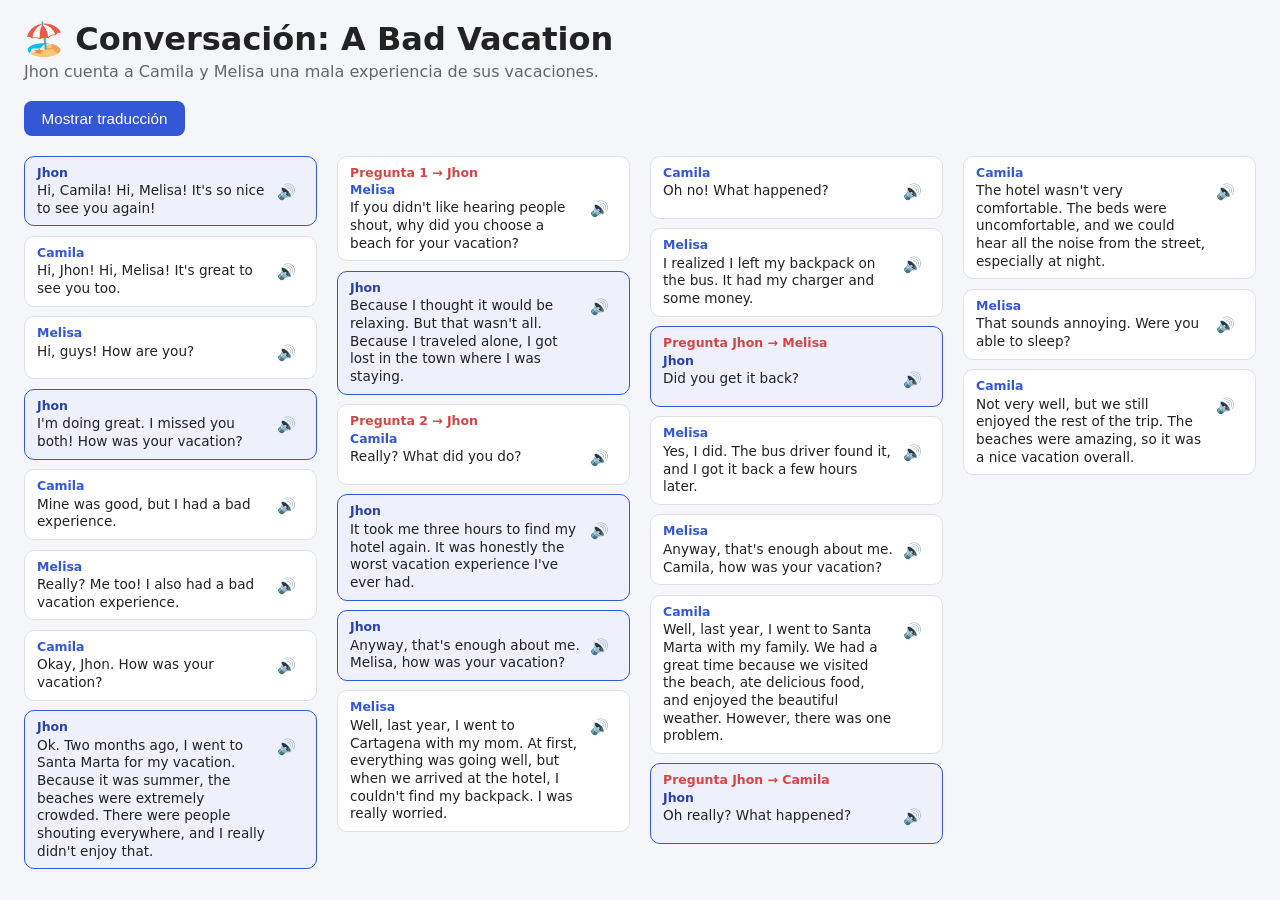
==== conversacion-vacaciones.html @ b1dc2cd3 "Acortar respuesta de Jhon quitando 'and I wanted to get some sun from time to time'" ====
<!DOCTYPE html>
<html lang="es">
<head>
<meta charset="UTF-8">
<meta name="viewport" content="width=device-width, initial-scale=1.0">
<title>Conversación: Vacaciones - Inglés App</title>
<style>
  :root {
    --bg: #f5f6fa;
    --card-bg: #ffffff;
    --text: #222;
    --muted: #666;
    --accent: #3457d5;
    --accent-dark: #2942ab;
    --correct: #1f9d55;
    --incorrect: #d64545;
    --border: #e0e0e6;
  }

  * { box-sizing: border-box; }

  body {
    margin: 0;
    font-family: system-ui, "Segoe UI", Arial, sans-serif;
    background: var(--bg);
    color: var(--text);
  }

  main {
    max-width: 100%;
    margin: 0 auto;
    padding: 1.25rem 1.5rem;
  }

  h1 { margin: 0 0 0.25rem; }
  .subtitle { margin: 0; color: var(--muted); }

  .back-link {
    display: inline-block;
    margin-bottom: 1rem;
    color: var(--accent);
    text-decoration: none;
  }

  button {
    padding: 0.55rem 1.1rem;
    font-size: 0.95rem;
    border: none;
    border-radius: 8px;
    background: var(--accent);
    color: white;
    cursor: pointer;
    margin-right: 0.5rem;
    margin-bottom: 0.5rem;
  }

  button:hover { background: var(--accent-dark); }

  .toggle-bar { margin-bottom: 0.75rem; }

  .dialogue-wrap {
    overflow-x: auto;
    overflow-y: hidden;
  }

  .dialogue {
    columns: 280px;
    column-gap: 1.25rem;
    column-fill: auto;
  }

  @media (max-width: 700px) {
    body {
      overflow-x: hidden;
    }

    .dialogue-wrap {
      overflow-x: hidden;
      overflow-y: visible;
    }

    .dialogue {
      columns: unset;
      height: auto !important;
    }
  }

  .line {
    background: var(--card-bg);
    border: 1px solid var(--border);
    border-radius: 10px;
    padding: 0.5rem 0.75rem;
    break-inside: avoid;
    margin-bottom: 0.6rem;
    max-width: 100%;
  }

  .line.jhon {
    background: #eef0fb;
    border-color: var(--accent);
  }

  .speaker {
    font-weight: 700;
    color: var(--accent);
    margin: 0 0 0.15rem;
    font-size: 0.78rem;
  }

  .line.jhon .speaker { color: var(--accent-dark); }

  .question-tag {
    color: var(--incorrect);
    font-weight: 700;
    font-size: 0.78rem;
    margin: 0 0 0.15rem;
  }

  .en-row {
    display: flex;
    align-items: flex-start;
    justify-content: space-between;
    gap: 0.4rem;
  }

  .text-en { margin: 0; font-size: 0.85rem; line-height: 1.3; min-width: 0; flex: 1 1 auto; word-wrap: break-word; }

  .speak-btn {
    flex: none;
    background: none;
    border: none;
    cursor: pointer;
    font-size: 0.95rem;
    padding: 0 0 0 0.2rem;
    line-height: 1.3;
  }

  .speak-btn:hover { opacity: 0.7; }

  .text-es {
    margin: 0.2rem 0 0;
    color: var(--muted);
    font-style: italic;
    font-size: 0.8rem;
    line-height: 1.3;
    display: none;
  }

  .show-translation .text-es { display: block; }
</style>
</head>
<body>
<main>
  <h1>🏖️ Conversación: A Bad Vacation</h1>
  <p class="subtitle" style="text-align:left; margin-bottom:1.25rem;">Jhon cuenta a Camila y Melisa una mala experiencia de sus vacaciones.</p>

  <div class="toggle-bar">
    <button id="btn-translation" onclick="toggleTraduccion()">Mostrar traducción</button>
  </div>

  <div class="dialogue-wrap" id="dialogue-wrap">
    <div class="dialogue" id="dialogue">
      <div class="line jhon">
        <p class="speaker">Jhon</p>
        <div class="en-row">
          <p class="text-en">Hi, Camila! Hi, Melisa! It's so nice to see you again!</p>
          <button class="speak-btn" onclick="hablar(this)" data-audio="audio/01.mp3" title="Escuchar">🔊</button>
        </div>
        <p class="text-es">¡Hola, Camila! ¡Hola, Melisa! ¡Qué gusto verlas de nuevo!</p>
      </div>

      <div class="line">
        <p class="speaker">Camila</p>
        <div class="en-row">
          <p class="text-en">Hi, Jhon! Hi, Melisa! It's great to see you too.</p>
          <button class="speak-btn" onclick="hablar(this)" data-audio="audio/02.mp3" title="Escuchar">🔊</button>
        </div>
        <p class="text-es">¡Hola, Jhon! ¡Hola, Melisa! A mí también me da gusto verlos.</p>
      </div>

      <div class="line">
        <p class="speaker">Melisa</p>
        <div class="en-row">
          <p class="text-en">Hi, guys! How are you?</p>
          <button class="speak-btn" onclick="hablar(this)" data-audio="audio/03.mp3" title="Escuchar">🔊</button>
        </div>
        <p class="text-es">¡Hola, chicos! ¿Cómo están?</p>
      </div>

      <div class="line jhon">
        <p class="speaker">Jhon</p>
        <div class="en-row">
          <p class="text-en">I'm doing great. I missed you both! How was your vacation?</p>
          <button class="speak-btn" onclick="hablar(this)" data-audio="audio/04.mp3" title="Escuchar">🔊</button>
        </div>
        <p class="text-es">Yo estoy muy bien. ¡Los eché de menos a los dos! ¿Cómo estuvieron sus vacaciones?</p>
      </div>

      <div class="line">
        <p class="speaker">Camila</p>
        <div class="en-row">
          <p class="text-en">Mine was good, but I had a bad experience.</p>
          <button class="speak-btn" onclick="hablar(this)" data-audio="audio/05.mp3" title="Escuchar">🔊</button>
        </div>
        <p class="text-es">Las mías estuvieron bien, pero tuve una mala experiencia.</p>
      </div>

      <div class="line">
        <p class="speaker">Melisa</p>
        <div class="en-row">
          <p class="text-en">Really? Me too! I also had a bad vacation experience.</p>
          <button class="speak-btn" onclick="hablar(this)" data-audio="audio/06.mp3" title="Escuchar">🔊</button>
        </div>
        <p class="text-es">¿En serio? ¡A mí también! Yo también tuve una mala experiencia de vacaciones.</p>
      </div>

      <div class="line">
        <p class="speaker">Camila</p>
        <div class="en-row">
          <p class="text-en">Okay, Jhon. How was your vacation?</p>
          <button class="speak-btn" onclick="hablar(this)" data-audio="audio/07.mp3" title="Escuchar">🔊</button>
        </div>
        <p class="text-es">Okay, Jhon. ¿Cómo estuvieron tus vacaciones?</p>
      </div>

      <div class="line jhon">
        <p class="speaker">Jhon</p>
        <div class="en-row">
          <p class="text-en">Ok. Two months ago, I went to Santa Marta for my vacation. Because it was summer, the beaches were extremely crowded. There were people shouting everywhere, and I really didn't enjoy that.</p>
          <button class="speak-btn" onclick="hablar(this)" data-audio="audio/08.mp3" title="Escuchar">🔊</button>
        </div>
        <p class="text-es">Ok. Hace dos meses, fui a Santa Marta de vacaciones. Porque era verano, las playas estaban extremadamente llenas. Había gente gritando por todas partes, y realmente no disfruté eso.</p>
      </div>

      <div class="line">
        <p class="question-tag">Pregunta 1 &rarr; Jhon</p>
        <p class="speaker">Melisa</p>
        <div class="en-row">
          <p class="text-en">If you didn't like hearing people shout, why did you choose a beach for your vacation?</p>
          <button class="speak-btn" onclick="hablar(this)" data-audio="audio/09.mp3" title="Escuchar">🔊</button>
        </div>
        <p class="text-es">Si no te gusta oír a la gente gritar, ¿por qué elegiste una playa para tus vacaciones?</p>
      </div>

      <div class="line jhon">
        <p class="speaker">Jhon</p>
        <div class="en-row">
          <p class="text-en">Because I thought it would be relaxing. But that wasn't all. Because I traveled alone, I got lost in the town where I was staying.</p>
          <button class="speak-btn" onclick="hablar(this)" data-audio="audio/10.mp3" title="Escuchar">🔊</button>
        </div>
        <p class="text-es">Porque pensé que sería relajante. Pero eso no fue todo. Porque viajé solo, me perdí en el pueblo donde me estaba quedando.</p>
      </div>

      <div class="line">
        <p class="question-tag">Pregunta 2 &rarr; Jhon</p>
        <p class="speaker">Camila</p>
        <div class="en-row">
          <p class="text-en">Really? What did you do?</p>
          <button class="speak-btn" onclick="hablar(this)" data-audio="audio/11.mp3" title="Escuchar">🔊</button>
        </div>
        <p class="text-es">¿En serio? ¿Qué hiciste?</p>
      </div>

      <div class="line jhon">
        <p class="speaker">Jhon</p>
        <div class="en-row">
          <p class="text-en">It took me three hours to find my hotel again. It was honestly the worst vacation experience I've ever had.</p>
          <button class="speak-btn" onclick="hablar(this)" data-audio="audio/12.mp3" title="Escuchar">🔊</button>
        </div>
        <p class="text-es">Me tomó tres horas volver a encontrar mi hotel. Honestamente fue la peor experiencia de vacaciones que he tenido.</p>
      </div>

      <div class="line jhon">
        <p class="speaker">Jhon</p>
        <div class="en-row">
          <p class="text-en">Anyway, that's enough about me. Melisa, how was your vacation?</p>
          <button class="speak-btn" onclick="hablar(this)" data-audio="audio/13.mp3" title="Escuchar">🔊</button>
        </div>
        <p class="text-es">Bueno, ya fue suficiente de hablar de mí. Melisa, ¿cómo te fue en tus vacaciones?</p>
      </div>

      <div class="line">
        <p class="speaker">Melisa</p>
        <div class="en-row">
          <p class="text-en">Well, last year, I went to Cartagena with my mom. At first, everything was going well, but when we arrived at the hotel, I couldn't find my backpack. I was really worried.</p>
          <button class="speak-btn" onclick="hablar(this)" data-audio="audio/14.mp3" title="Escuchar">🔊</button>
        </div>
        <p class="text-es">Bueno, el año pasado fui a Cartagena con mi mamá. Al principio todo iba bien, pero cuando llegamos al hotel, no pude encontrar mi mochila. Estaba muy preocupada.</p>
      </div>

      <div class="line">
        <p class="speaker">Camila</p>
        <div class="en-row">
          <p class="text-en">Oh no! What happened?</p>
          <button class="speak-btn" onclick="hablar(this)" data-audio="audio/15.mp3" title="Escuchar">🔊</button>
        </div>
        <p class="text-es">¡Oh no! ¿Qué pasó?</p>
      </div>

      <div class="line">
        <p class="speaker">Melisa</p>
        <div class="en-row">
          <p class="text-en">I realized I left my backpack on the bus. It had my charger and some money.</p>
          <button class="speak-btn" onclick="hablar(this)" data-audio="audio/16.mp3" title="Escuchar">🔊</button>
        </div>
        <p class="text-es">Me di cuenta de que dejé mi mochila en el bus. Tenía mi cargador y algo de dinero.</p>
      </div>

      <div class="line jhon">
        <p class="question-tag">Pregunta Jhon &rarr; Melisa</p>
        <p class="speaker">Jhon</p>
        <div class="en-row">
          <p class="text-en">Did you get it back?</p>
          <button class="speak-btn" onclick="hablar(this)" data-audio="audio/17.mp3" title="Escuchar">🔊</button>
        </div>
        <p class="text-es">¿La recuperaste?</p>
      </div>

      <div class="line">
        <p class="speaker">Melisa</p>
        <div class="en-row">
          <p class="text-en">Yes, I did. The bus driver found it, and I got it back a few hours later.</p>
          <button class="speak-btn" onclick="hablar(this)" data-audio="audio/18.mp3" title="Escuchar">🔊</button>
        </div>
        <p class="text-es">Sí. El conductor del bus la encontró, y la recuperé unas horas después.</p>
      </div>

      <div class="line">
        <p class="speaker">Melisa</p>
        <div class="en-row">
          <p class="text-en">Anyway, that's enough about me. Camila, how was your vacation?</p>
          <button class="speak-btn" onclick="hablar(this)" data-audio="audio/19.mp3" title="Escuchar">🔊</button>
        </div>
        <p class="text-es">Bueno, ya fue suficiente de hablar de mí. Camila, ¿cómo te fue en tus vacaciones?</p>
      </div>

      <div class="line">
        <p class="speaker">Camila</p>
        <div class="en-row">
          <p class="text-en">Well, last year, I went to Santa Marta with my family. We had a great time because we visited the beach, ate delicious food, and enjoyed the beautiful weather. However, there was one problem.</p>
          <button class="speak-btn" onclick="hablar(this)" data-audio="audio/20.mp3" title="Escuchar">🔊</button>
        </div>
        <p class="text-es">Bueno, el año pasado fui a Santa Marta con mi familia. La pasamos muy bien porque visitamos la playa, comimos comida deliciosa, y disfrutamos del clima hermoso. Sin embargo, hubo un problema.</p>
      </div>

      <div class="line jhon">
        <p class="question-tag">Pregunta Jhon &rarr; Camila</p>
        <p class="speaker">Jhon</p>
        <div class="en-row">
          <p class="text-en">Oh really? What happened?</p>
          <button class="speak-btn" onclick="hablar(this)" data-audio="audio/21.mp3" title="Escuchar">🔊</button>
        </div>
        <p class="text-es">¿En serio? ¿Qué pasó?</p>
      </div>

      <div class="line">
        <p class="speaker">Camila</p>
        <div class="en-row">
          <p class="text-en">The hotel wasn't very comfortable. The beds were uncomfortable, and we could hear all the noise from the street, especially at night.</p>
          <button class="speak-btn" onclick="hablar(this)" data-audio="audio/22.mp3" title="Escuchar">🔊</button>
        </div>
        <p class="text-es">El hotel no era muy cómodo. Las camas eran incómodas, y podíamos escuchar todo el ruido de la calle, especialmente en la noche.</p>
      </div>

      <div class="line">
        <p class="speaker">Melisa</p>
        <div class="en-row">
          <p class="text-en">That sounds annoying. Were you able to sleep?</p>
          <button class="speak-btn" onclick="hablar(this)" data-audio="audio/23.mp3" title="Escuchar">🔊</button>
        </div>
        <p class="text-es">Eso suena molesto. ¿Pudiste dormir?</p>
      </div>

      <div class="line">
        <p class="speaker">Camila</p>
        <div class="en-row">
          <p class="text-en">Not very well, but we still enjoyed the rest of the trip. The beaches were amazing, so it was a nice vacation overall.</p>
          <button class="speak-btn" onclick="hablar(this)" data-audio="audio/24.mp3" title="Escuchar">🔊</button>
        </div>
        <p class="text-es">No muy bien, pero aún así disfrutamos el resto del viaje. Las playas eran increíbles, así que en general fueron unas vacaciones agradables.</p>
      </div>
    </div>
  </div>
</main>

<script>
  function toggleTraduccion() {
    const btn = document.getElementById('btn-translation');
    const showing = document.getElementById('dialogue').classList.toggle('show-translation');
    btn.textContent = showing ? 'Ocultar traducción' : 'Mostrar traducción';
    ajustarAltura();
  }

  let audioActual = null;

  function hablar(boton) {
    const ruta = boton.dataset.audio;
    if (audioActual) {
      audioActual.pause();
    }
    audioActual = new Audio(ruta);
    audioActual.play();
  }

  function ajustarAltura() {
    const wrap = document.getElementById('dialogue-wrap');
    const top = wrap.getBoundingClientRect().top;
    const altura = window.innerHeight - top - 20;
    document.getElementById('dialogue').style.height = altura + 'px';
  }

  window.addEventListener('resize', ajustarAltura);
  window.addEventListener('load', ajustarAltura);
  ajustarAltura();
</script>
</body>
</html>
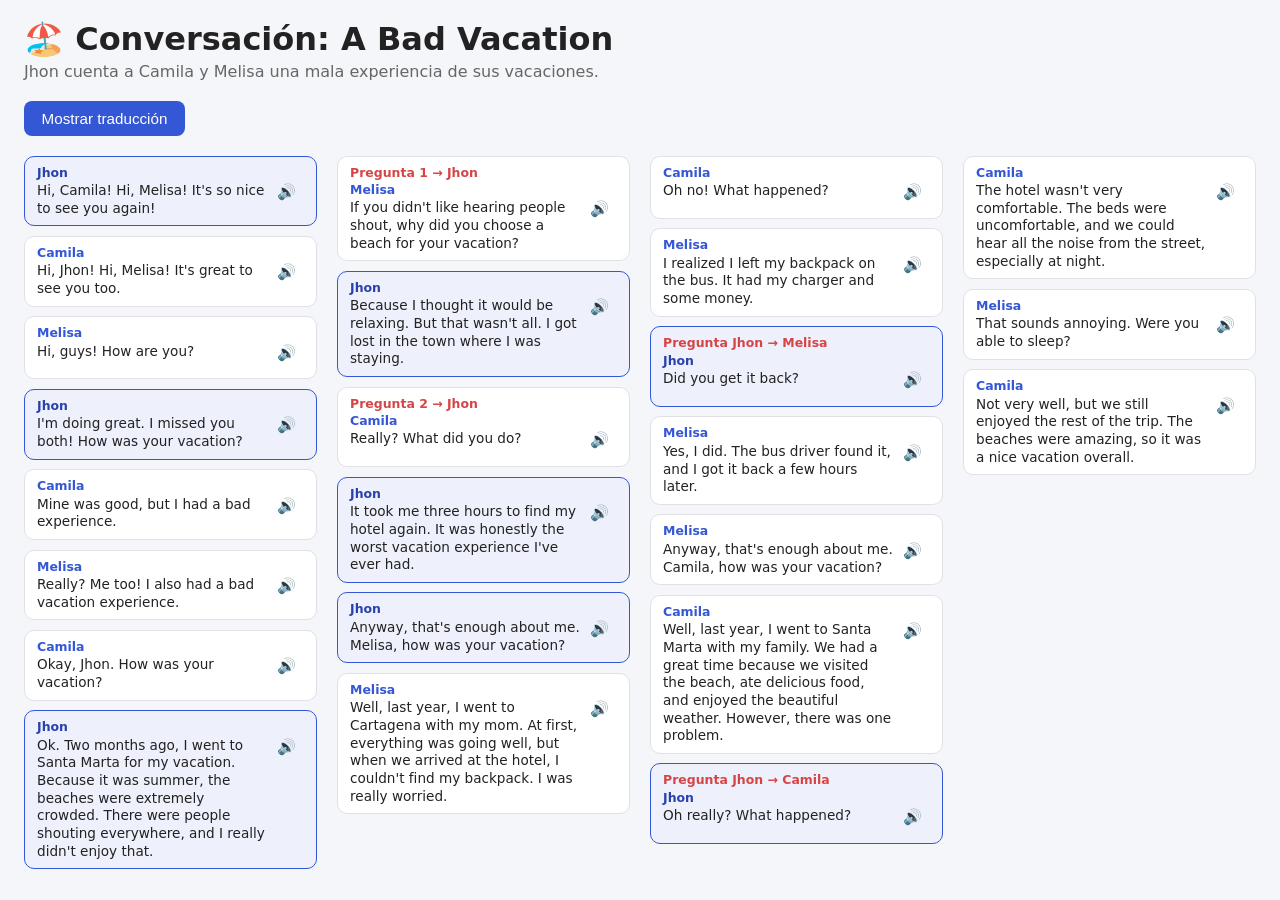
==== commit 3da48c60: "Quitar 'Because I traveled alone' redundante" ====
--- a/conversacion-vacaciones.html
+++ b/conversacion-vacaciones.html
@@ -245,10 +245,10 @@
       <div class="line jhon">
         <p class="speaker">Jhon</p>
         <div class="en-row">
-          <p class="text-en">Because I thought it would be relaxing. But that wasn't all. Because I traveled alone, I got lost in the town where I was staying.</p>
+          <p class="text-en">Because I thought it would be relaxing. But that wasn't all. I got lost in the town where I was staying.</p>
           <button class="speak-btn" onclick="hablar(this)" data-audio="audio/10.mp3" title="Escuchar">🔊</button>
         </div>
-        <p class="text-es">Porque pensé que sería relajante. Pero eso no fue todo. Porque viajé solo, me perdí en el pueblo donde me estaba quedando.</p>
+        <p class="text-es">Porque pensé que sería relajante. Pero eso no fue todo. Me perdí en el pueblo donde me estaba quedando.</p>
       </div>
 
       <div class="line">
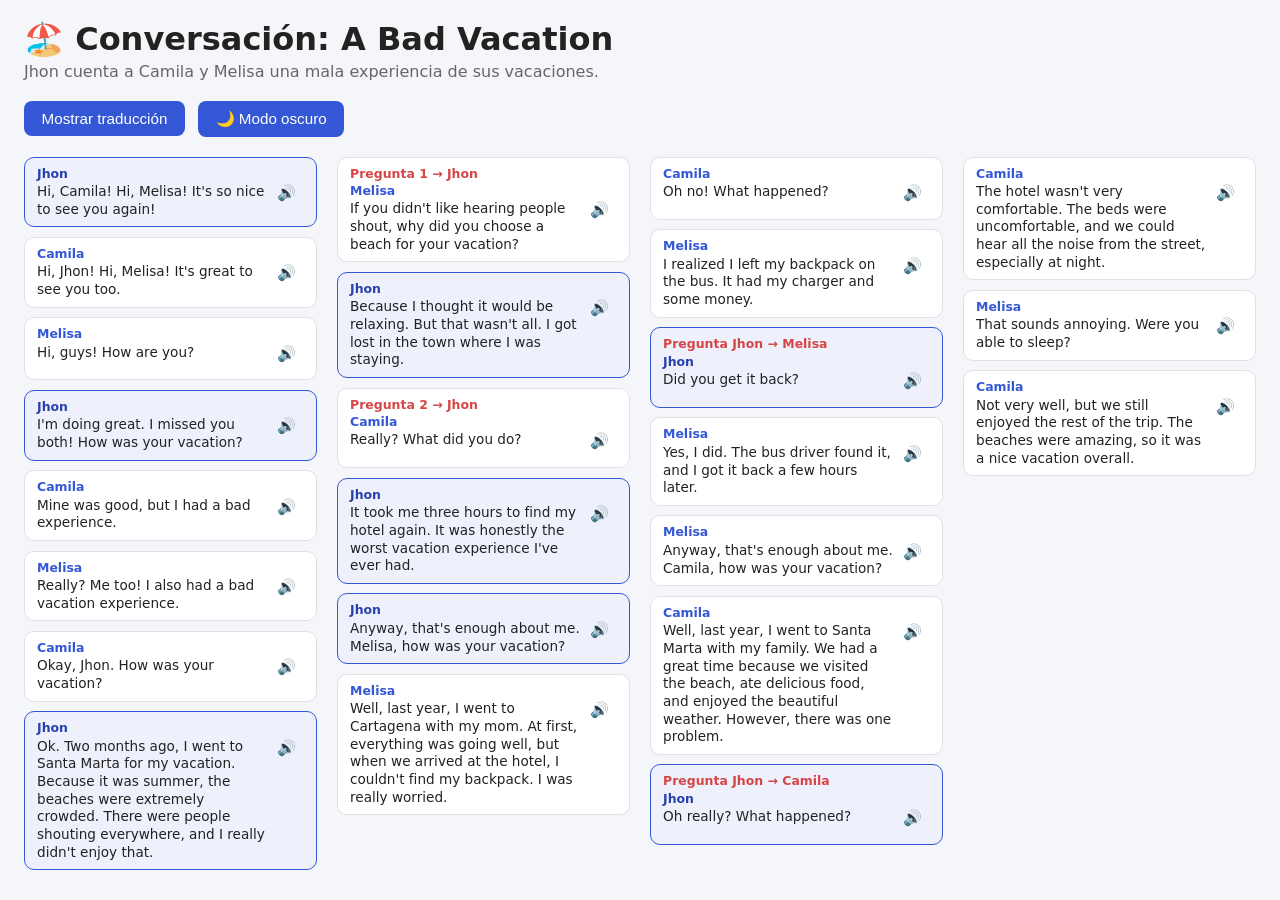
==== commit 9bc6737c: "Agregar modo oscuro con boton de alternar y respeto al tema del sistema" ====
--- a/conversacion-vacaciones.html
+++ b/conversacion-vacaciones.html
@@ -15,6 +15,35 @@
     --correct: #1f9d55;
     --incorrect: #d64545;
     --border: #e0e0e6;
+    --jhon-bg: #eef0fb;
+  }
+
+  @media (prefers-color-scheme: dark) {
+    :root:not([data-theme="light"]) {
+      --bg: #14161f;
+      --card-bg: #1e212d;
+      --text: #eaeaf0;
+      --muted: #a2a6b5;
+      --accent: #7c93ff;
+      --accent-dark: #a5b4ff;
+      --correct: #3ddc84;
+      --incorrect: #ff7a7a;
+      --border: #333849;
+      --jhon-bg: #232842;
+    }
+  }
+
+  :root[data-theme="dark"] {
+    --bg: #14161f;
+    --card-bg: #1e212d;
+    --text: #eaeaf0;
+    --muted: #a2a6b5;
+    --accent: #7c93ff;
+    --accent-dark: #a5b4ff;
+    --correct: #3ddc84;
+    --incorrect: #ff7a7a;
+    --border: #333849;
+    --jhon-bg: #232842;
   }
 
   * { box-sizing: border-box; }
@@ -96,7 +125,7 @@
   }
 
   .line.jhon {
-    background: #eef0fb;
+    background: var(--jhon-bg);
     border-color: var(--accent);
   }
 
@@ -156,6 +185,7 @@
 
   <div class="toggle-bar">
     <button id="btn-translation" onclick="toggleTraduccion()">Mostrar traducción</button>
+    <button id="btn-tema" onclick="toggleTema()">🌙 Modo oscuro</button>
   </div>
 
   <div class="dialogue-wrap" id="dialogue-wrap">
@@ -384,6 +414,28 @@
 </main>
 
 <script>
+  function actualizarBotonTema() {
+    const atributo = document.documentElement.getAttribute('data-theme');
+    const prefiereSistemaOscuro = window.matchMedia('(prefers-color-scheme: dark)').matches;
+    const esOscuro = atributo ? atributo === 'dark' : prefiereSistemaOscuro;
+    document.getElementById('btn-tema').textContent = esOscuro ? '☀️ Modo claro' : '🌙 Modo oscuro';
+  }
+
+  function toggleTema() {
+    const actual = document.documentElement.getAttribute('data-theme');
+    const nuevo = actual === 'dark' ? 'light' : 'dark';
+    document.documentElement.setAttribute('data-theme', nuevo);
+    localStorage.setItem('tema', nuevo);
+    actualizarBotonTema();
+  }
+
+  (function inicializarTema() {
+    const guardado = localStorage.getItem('tema');
+    if (guardado) {
+      document.documentElement.setAttribute('data-theme', guardado);
+    }
+  })();
+
   function toggleTraduccion() {
     const btn = document.getElementById('btn-translation');
     const showing = document.getElementById('dialogue').classList.toggle('show-translation');
@@ -412,6 +464,7 @@
   window.addEventListener('resize', ajustarAltura);
   window.addEventListener('load', ajustarAltura);
   ajustarAltura();
+  actualizarBotonTema();
 </script>
 </body>
 </html>
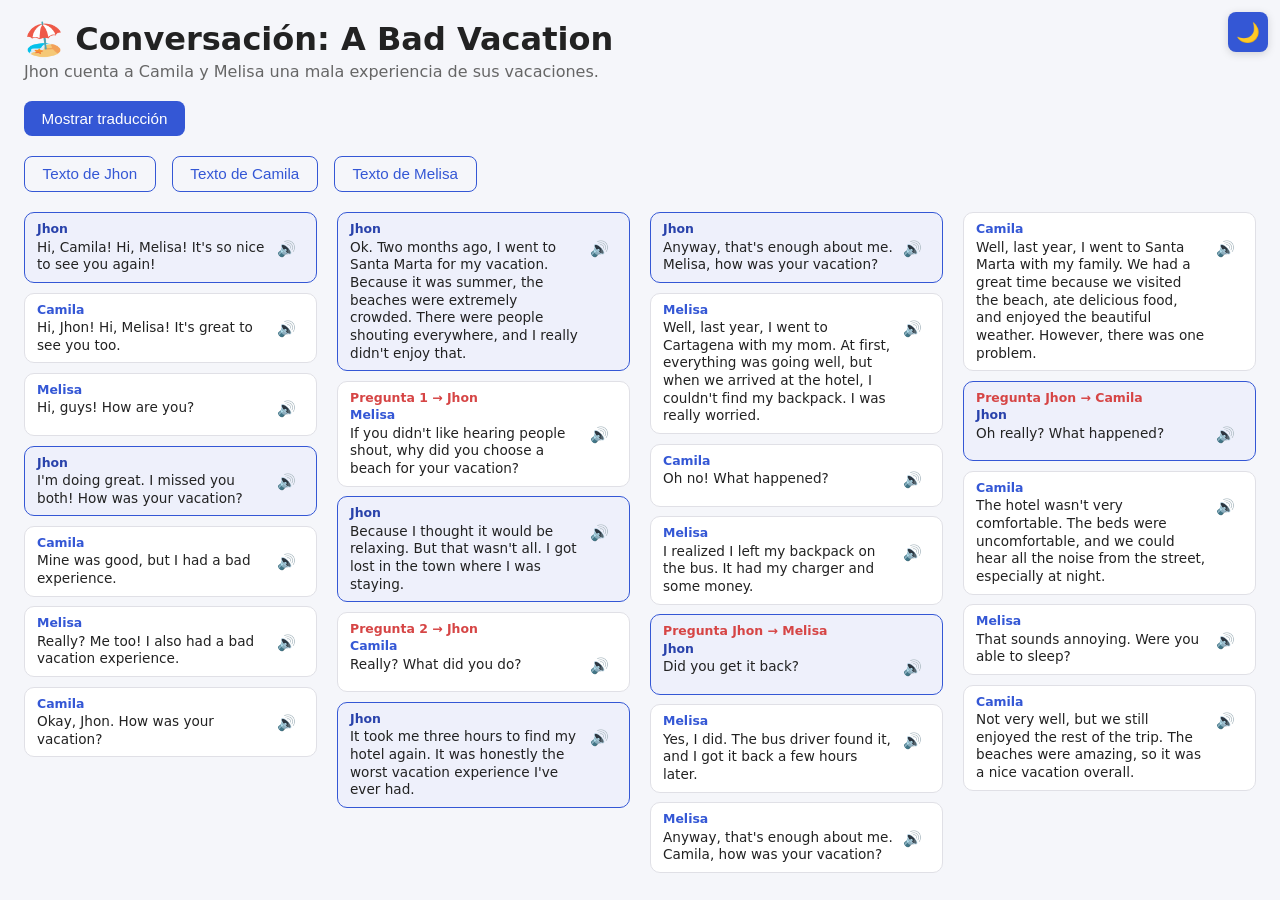
==== commit b75f9699: "Boton de tema como icono fijo en esquina y botones para resaltar texto por personaje" ====
--- a/conversacion-vacaciones.html
+++ b/conversacion-vacaciones.html
@@ -87,6 +87,49 @@
 
   .toggle-bar { margin-bottom: 0.75rem; }
 
+  .btn-tema-fijo {
+    position: fixed;
+    top: 0.75rem;
+    right: 0.75rem;
+    z-index: 100;
+    width: 2.5rem;
+    height: 2.5rem;
+    padding: 0;
+    margin: 0;
+    display: flex;
+    align-items: center;
+    justify-content: center;
+    font-size: 1.2rem;
+    border-radius: 8px;
+    box-shadow: 0 2px 8px rgba(0,0,0,0.15);
+  }
+
+  .resaltar-bar {
+    display: flex;
+    flex-wrap: wrap;
+    gap: 0.5rem;
+    margin-bottom: 0.75rem;
+  }
+
+  .resaltar-btn {
+    background: transparent;
+    color: var(--accent);
+    border: 1px solid var(--accent);
+  }
+
+  .resaltar-btn.activo {
+    background: var(--accent);
+    color: white;
+  }
+
+  .dialogue.resaltando .line { opacity: 0.35; transition: opacity 0.15s; }
+  .dialogue.resaltar-jhon .line.jhon,
+  .dialogue.resaltar-camila .line.camila,
+  .dialogue.resaltar-melisa .line.melisa {
+    opacity: 1;
+    box-shadow: 0 0 0 2px var(--accent);
+  }
+
   .dialogue-wrap {
     overflow-x: auto;
     overflow-y: hidden;
@@ -179,13 +222,19 @@
 </style>
 </head>
 <body>
+<button id="btn-tema" class="btn-tema-fijo" onclick="toggleTema()" title="Cambiar tema">🌙</button>
 <main>
   <h1>🏖️ Conversación: A Bad Vacation</h1>
   <p class="subtitle" style="text-align:left; margin-bottom:1.25rem;">Jhon cuenta a Camila y Melisa una mala experiencia de sus vacaciones.</p>
 
   <div class="toggle-bar">
     <button id="btn-translation" onclick="toggleTraduccion()">Mostrar traducción</button>
-    <button id="btn-tema" onclick="toggleTema()">🌙 Modo oscuro</button>
+  </div>
+
+  <div class="resaltar-bar">
+    <button class="resaltar-btn" id="btn-resaltar-jhon" onclick="resaltarPersona('jhon')">Texto de Jhon</button>
+    <button class="resaltar-btn" id="btn-resaltar-camila" onclick="resaltarPersona('camila')">Texto de Camila</button>
+    <button class="resaltar-btn" id="btn-resaltar-melisa" onclick="resaltarPersona('melisa')">Texto de Melisa</button>
   </div>
 
   <div class="dialogue-wrap" id="dialogue-wrap">
@@ -199,7 +248,7 @@
         <p class="text-es">¡Hola, Camila! ¡Hola, Melisa! ¡Qué gusto verlas de nuevo!</p>
       </div>
 
-      <div class="line">
+      <div class="line camila">
         <p class="speaker">Camila</p>
         <div class="en-row">
           <p class="text-en">Hi, Jhon! Hi, Melisa! It's great to see you too.</p>
@@ -208,7 +257,7 @@
         <p class="text-es">¡Hola, Jhon! ¡Hola, Melisa! A mí también me da gusto verlos.</p>
       </div>
 
-      <div class="line">
+      <div class="line melisa">
         <p class="speaker">Melisa</p>
         <div class="en-row">
           <p class="text-en">Hi, guys! How are you?</p>
@@ -226,7 +275,7 @@
         <p class="text-es">Yo estoy muy bien. ¡Los eché de menos a los dos! ¿Cómo estuvieron sus vacaciones?</p>
       </div>
 
-      <div class="line">
+      <div class="line camila">
         <p class="speaker">Camila</p>
         <div class="en-row">
           <p class="text-en">Mine was good, but I had a bad experience.</p>
@@ -235,7 +284,7 @@
         <p class="text-es">Las mías estuvieron bien, pero tuve una mala experiencia.</p>
       </div>
 
-      <div class="line">
+      <div class="line melisa">
         <p class="speaker">Melisa</p>
         <div class="en-row">
           <p class="text-en">Really? Me too! I also had a bad vacation experience.</p>
@@ -244,7 +293,7 @@
         <p class="text-es">¿En serio? ¡A mí también! Yo también tuve una mala experiencia de vacaciones.</p>
       </div>
 
-      <div class="line">
+      <div class="line camila">
         <p class="speaker">Camila</p>
         <div class="en-row">
           <p class="text-en">Okay, Jhon. How was your vacation?</p>
@@ -262,7 +311,7 @@
         <p class="text-es">Ok. Hace dos meses, fui a Santa Marta de vacaciones. Porque era verano, las playas estaban extremadamente llenas. Había gente gritando por todas partes, y realmente no disfruté eso.</p>
       </div>
 
-      <div class="line">
+      <div class="line melisa">
         <p class="question-tag">Pregunta 1 &rarr; Jhon</p>
         <p class="speaker">Melisa</p>
         <div class="en-row">
@@ -281,7 +330,7 @@
         <p class="text-es">Porque pensé que sería relajante. Pero eso no fue todo. Me perdí en el pueblo donde me estaba quedando.</p>
       </div>
 
-      <div class="line">
+      <div class="line camila">
         <p class="question-tag">Pregunta 2 &rarr; Jhon</p>
         <p class="speaker">Camila</p>
         <div class="en-row">
@@ -309,7 +358,7 @@
         <p class="text-es">Bueno, ya fue suficiente de hablar de mí. Melisa, ¿cómo te fue en tus vacaciones?</p>
       </div>
 
-      <div class="line">
+      <div class="line melisa">
         <p class="speaker">Melisa</p>
         <div class="en-row">
           <p class="text-en">Well, last year, I went to Cartagena with my mom. At first, everything was going well, but when we arrived at the hotel, I couldn't find my backpack. I was really worried.</p>
@@ -318,7 +367,7 @@
         <p class="text-es">Bueno, el año pasado fui a Cartagena con mi mamá. Al principio todo iba bien, pero cuando llegamos al hotel, no pude encontrar mi mochila. Estaba muy preocupada.</p>
       </div>
 
-      <div class="line">
+      <div class="line camila">
         <p class="speaker">Camila</p>
         <div class="en-row">
           <p class="text-en">Oh no! What happened?</p>
@@ -327,7 +376,7 @@
         <p class="text-es">¡Oh no! ¿Qué pasó?</p>
       </div>
 
-      <div class="line">
+      <div class="line melisa">
         <p class="speaker">Melisa</p>
         <div class="en-row">
           <p class="text-en">I realized I left my backpack on the bus. It had my charger and some money.</p>
@@ -346,7 +395,7 @@
         <p class="text-es">¿La recuperaste?</p>
       </div>
 
-      <div class="line">
+      <div class="line melisa">
         <p class="speaker">Melisa</p>
         <div class="en-row">
           <p class="text-en">Yes, I did. The bus driver found it, and I got it back a few hours later.</p>
@@ -355,7 +404,7 @@
         <p class="text-es">Sí. El conductor del bus la encontró, y la recuperé unas horas después.</p>
       </div>
 
-      <div class="line">
+      <div class="line melisa">
         <p class="speaker">Melisa</p>
         <div class="en-row">
           <p class="text-en">Anyway, that's enough about me. Camila, how was your vacation?</p>
@@ -364,7 +413,7 @@
         <p class="text-es">Bueno, ya fue suficiente de hablar de mí. Camila, ¿cómo te fue en tus vacaciones?</p>
       </div>
 
-      <div class="line">
+      <div class="line camila">
         <p class="speaker">Camila</p>
         <div class="en-row">
           <p class="text-en">Well, last year, I went to Santa Marta with my family. We had a great time because we visited the beach, ate delicious food, and enjoyed the beautiful weather. However, there was one problem.</p>
@@ -383,7 +432,7 @@
         <p class="text-es">¿En serio? ¿Qué pasó?</p>
       </div>
 
-      <div class="line">
+      <div class="line camila">
         <p class="speaker">Camila</p>
         <div class="en-row">
           <p class="text-en">The hotel wasn't very comfortable. The beds were uncomfortable, and we could hear all the noise from the street, especially at night.</p>
@@ -392,7 +441,7 @@
         <p class="text-es">El hotel no era muy cómodo. Las camas eran incómodas, y podíamos escuchar todo el ruido de la calle, especialmente en la noche.</p>
       </div>
 
-      <div class="line">
+      <div class="line melisa">
         <p class="speaker">Melisa</p>
         <div class="en-row">
           <p class="text-en">That sounds annoying. Were you able to sleep?</p>
@@ -401,7 +450,7 @@
         <p class="text-es">Eso suena molesto. ¿Pudiste dormir?</p>
       </div>
 
-      <div class="line">
+      <div class="line camila">
         <p class="speaker">Camila</p>
         <div class="en-row">
           <p class="text-en">Not very well, but we still enjoyed the rest of the trip. The beaches were amazing, so it was a nice vacation overall.</p>
@@ -418,7 +467,7 @@
     const atributo = document.documentElement.getAttribute('data-theme');
     const prefiereSistemaOscuro = window.matchMedia('(prefers-color-scheme: dark)').matches;
     const esOscuro = atributo ? atributo === 'dark' : prefiereSistemaOscuro;
-    document.getElementById('btn-tema').textContent = esOscuro ? '☀️ Modo claro' : '🌙 Modo oscuro';
+    document.getElementById('btn-tema').textContent = esOscuro ? '☀️' : '🌙';
   }
 
   function toggleTema() {
@@ -441,6 +490,22 @@
     const showing = document.getElementById('dialogue').classList.toggle('show-translation');
     btn.textContent = showing ? 'Ocultar traducción' : 'Mostrar traducción';
     ajustarAltura();
+  }
+
+  function resaltarPersona(nombre) {
+    const dialogo = document.getElementById('dialogue');
+    const clase = 'resaltar-' + nombre;
+    const yaActivo = dialogo.classList.contains(clase);
+
+    dialogo.classList.remove('resaltando', 'resaltar-jhon', 'resaltar-camila', 'resaltar-melisa');
+    document.querySelectorAll('.resaltar-btn').forEach(function (btn) {
+      btn.classList.remove('activo');
+    });
+
+    if (!yaActivo) {
+      dialogo.classList.add('resaltando', clase);
+      document.getElementById('btn-resaltar-' + nombre).classList.add('activo');
+    }
   }
 
   let audioActual = null;
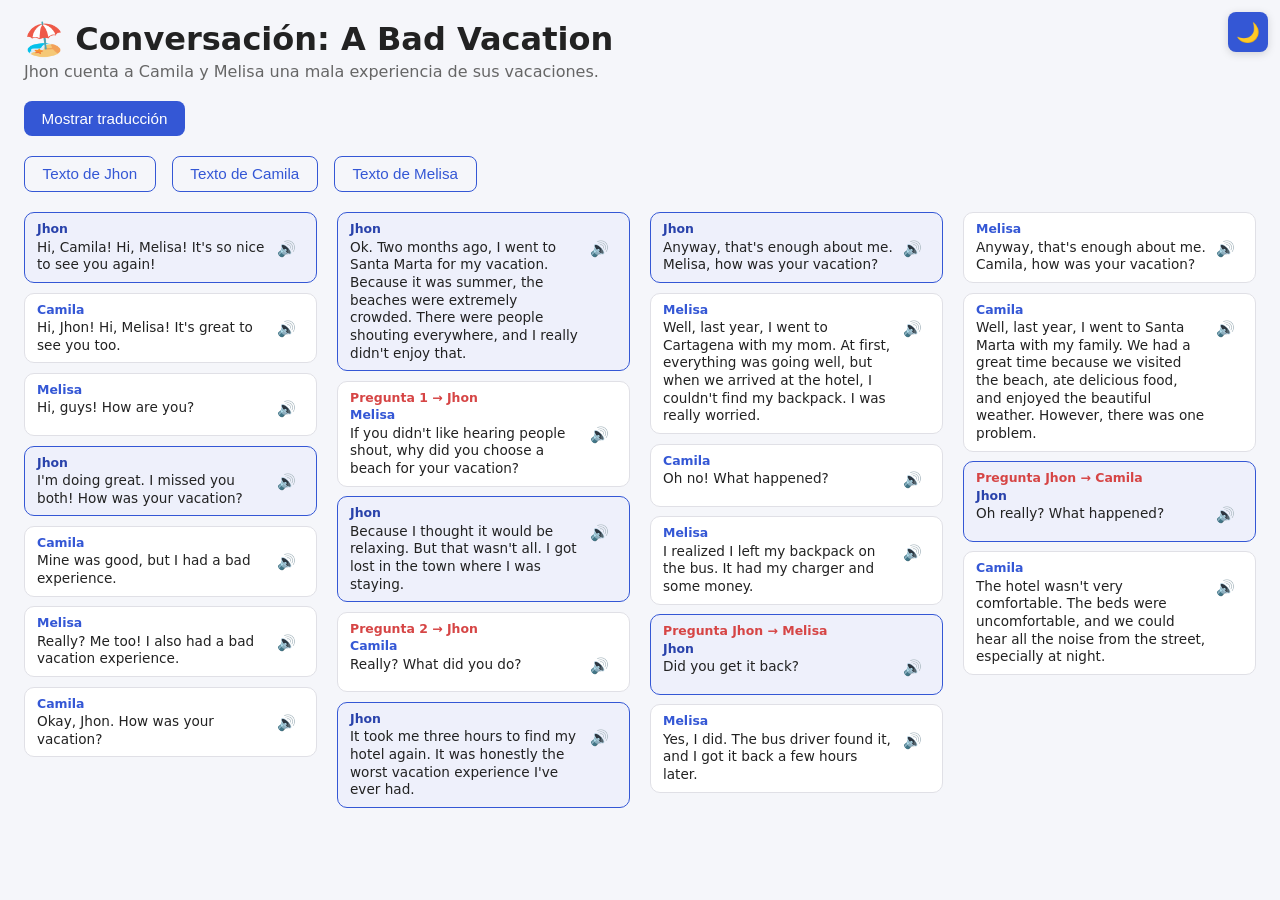
==== commit 858d336d: "Corregir bordes de las cajas cortados en los saltos de columna Usar box model mas robusto para break" ====
--- a/conversacion-vacaciones.html
+++ b/conversacion-vacaciones.html
@@ -127,7 +127,8 @@
   .dialogue.resaltar-camila .line.camila,
   .dialogue.resaltar-melisa .line.melisa {
     opacity: 1;
-    box-shadow: 0 0 0 2px var(--accent);
+    border: 2px solid var(--accent);
+    padding: calc(0.5rem - 1px) calc(0.75rem - 1px);
   }
 
   .dialogue-wrap {
@@ -162,9 +163,14 @@
     border: 1px solid var(--border);
     border-radius: 10px;
     padding: 0.5rem 0.75rem;
-    break-inside: avoid;
+    -webkit-column-break-inside: avoid;
+    page-break-inside: avoid;
+    break-inside: avoid-column;
+    display: inline-block;
+    width: 100%;
     margin-bottom: 0.6rem;
     max-width: 100%;
+    vertical-align: top;
   }
 
   .line.jhon {
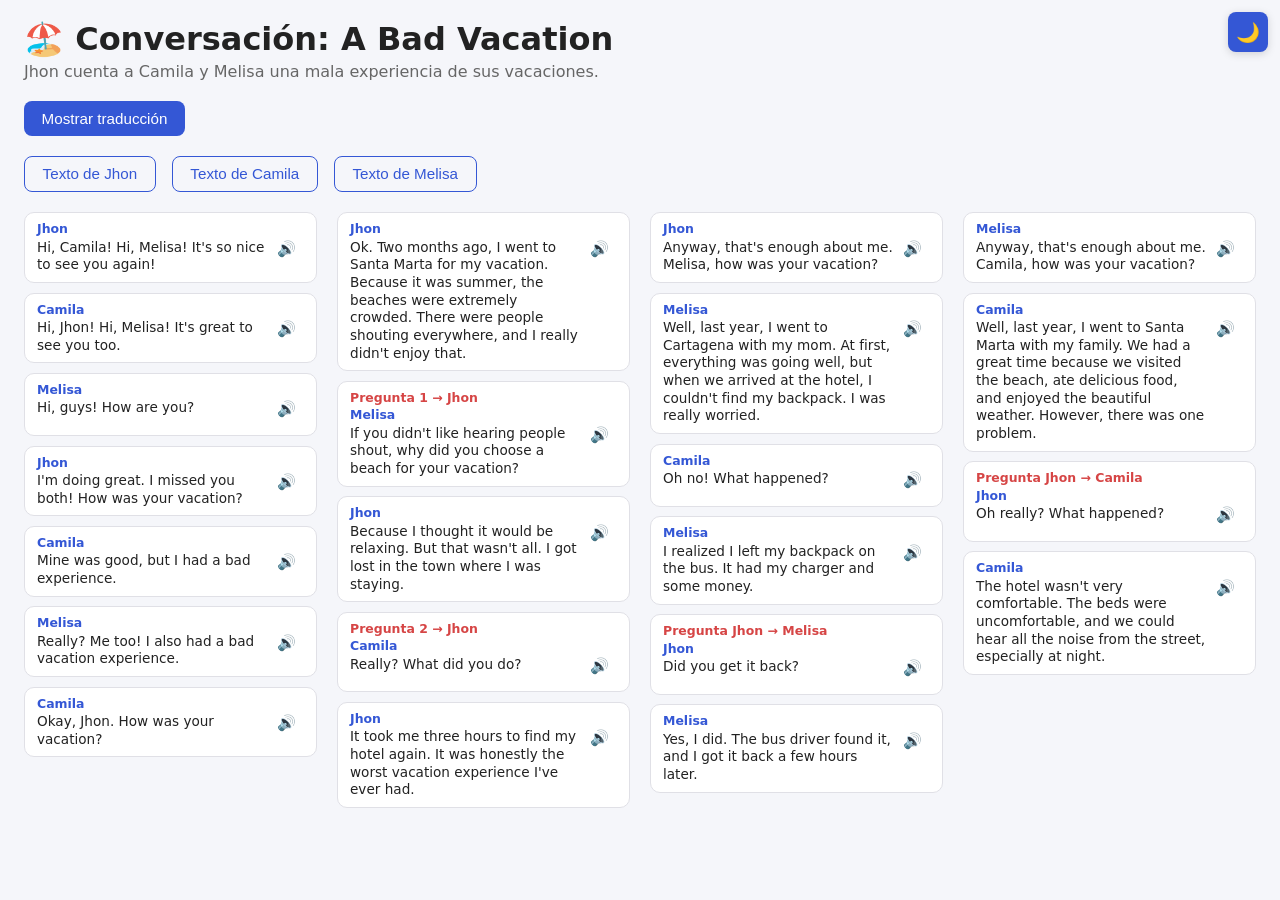
==== commit 36b69d7c: "Quitar el estilo azul permanente de Jhon para que solo el filtro de resaltar diferencie personajes" ====
--- a/conversacion-vacaciones.html
+++ b/conversacion-vacaciones.html
@@ -15,7 +15,6 @@
     --correct: #1f9d55;
     --incorrect: #d64545;
     --border: #e0e0e6;
-    --jhon-bg: #eef0fb;
   }
 
   @media (prefers-color-scheme: dark) {
@@ -29,7 +28,6 @@
       --correct: #3ddc84;
       --incorrect: #ff7a7a;
       --border: #333849;
-      --jhon-bg: #232842;
     }
   }
 
@@ -43,7 +41,6 @@
     --correct: #3ddc84;
     --incorrect: #ff7a7a;
     --border: #333849;
-    --jhon-bg: #232842;
   }
 
   * { box-sizing: border-box; }
@@ -122,7 +119,7 @@
     color: white;
   }
 
-  .dialogue.resaltando .line { opacity: 0.35; transition: opacity 0.15s; }
+  .dialogue.resaltando .line { opacity: 0.7; transition: opacity 0.15s; }
   .dialogue.resaltar-jhon .line.jhon,
   .dialogue.resaltar-camila .line.camila,
   .dialogue.resaltar-melisa .line.melisa {
@@ -173,19 +170,12 @@
     vertical-align: top;
   }
 
-  .line.jhon {
-    background: var(--jhon-bg);
-    border-color: var(--accent);
-  }
-
   .speaker {
     font-weight: 700;
     color: var(--accent);
     margin: 0 0 0.15rem;
     font-size: 0.78rem;
   }
-
-  .line.jhon .speaker { color: var(--accent-dark); }
 
   .question-tag {
     color: var(--incorrect);
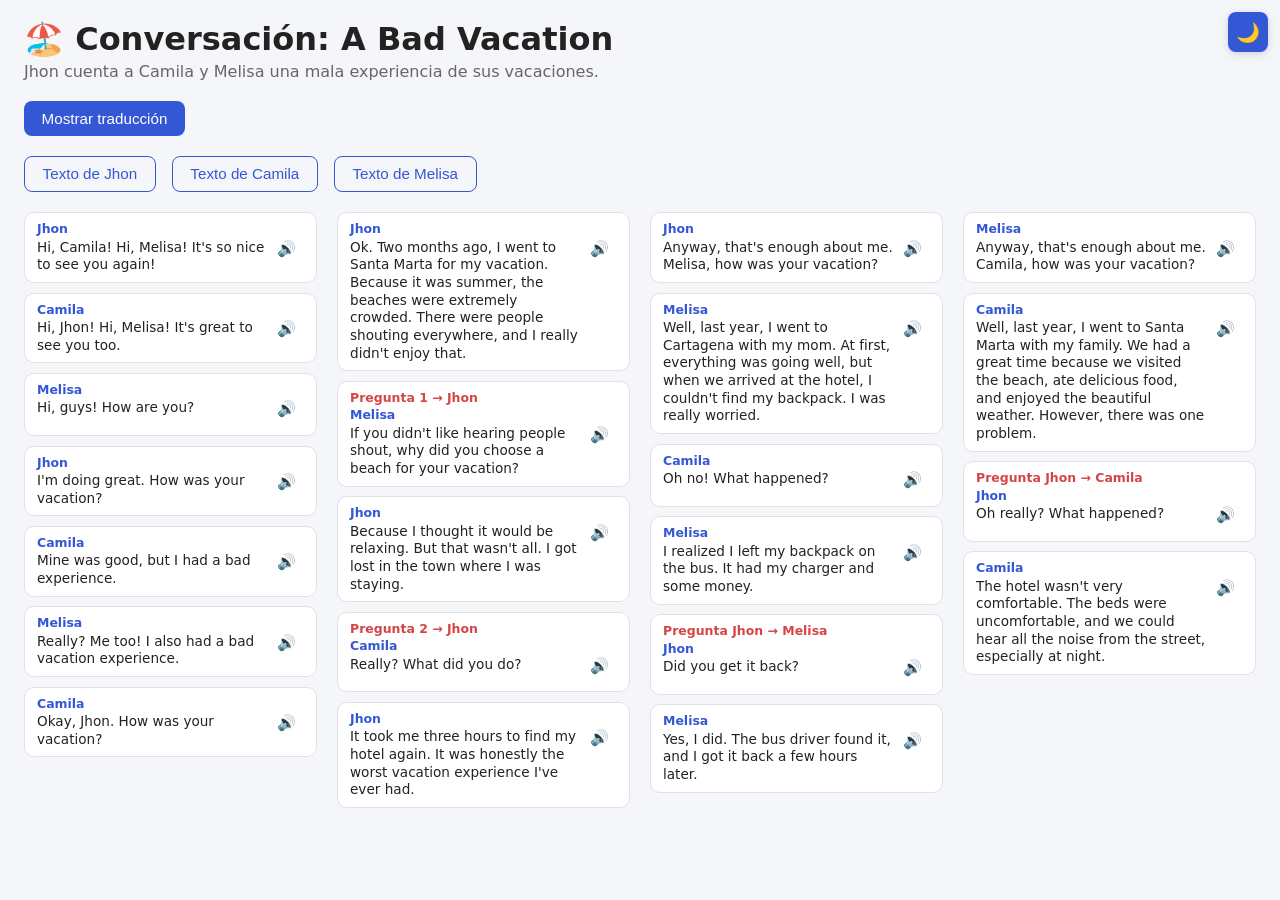
==== commit 75a9a7ae: "Quitar 'I missed you both' de la linea de saludo de Jhon" ====
--- a/conversacion-vacaciones.html
+++ b/conversacion-vacaciones.html
@@ -265,10 +265,10 @@
       <div class="line jhon">
         <p class="speaker">Jhon</p>
         <div class="en-row">
-          <p class="text-en">I'm doing great. I missed you both! How was your vacation?</p>
+          <p class="text-en">I'm doing great. How was your vacation?</p>
           <button class="speak-btn" onclick="hablar(this)" data-audio="audio/04.mp3" title="Escuchar">🔊</button>
         </div>
-        <p class="text-es">Yo estoy muy bien. ¡Los eché de menos a los dos! ¿Cómo estuvieron sus vacaciones?</p>
+        <p class="text-es">Yo estoy muy bien. ¿Cómo estuvieron sus vacaciones?</p>
       </div>
 
       <div class="line camila">
